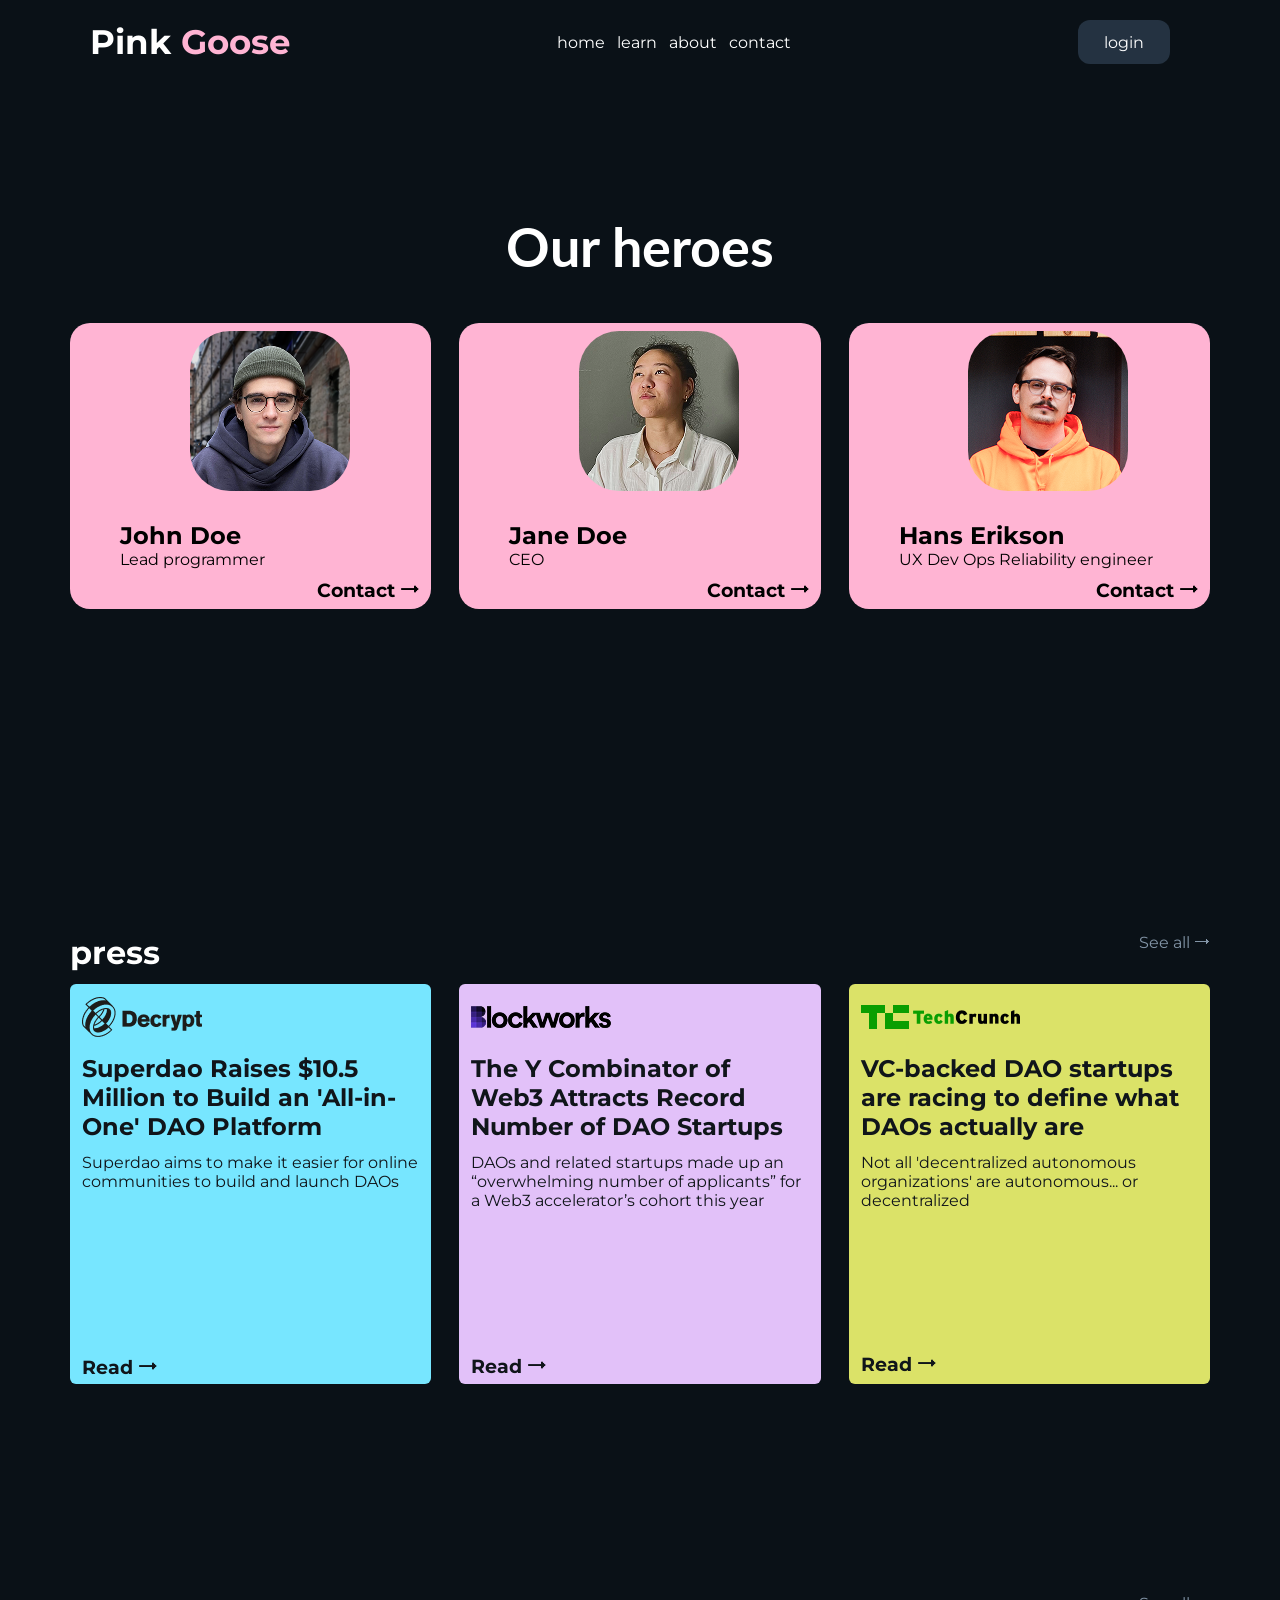
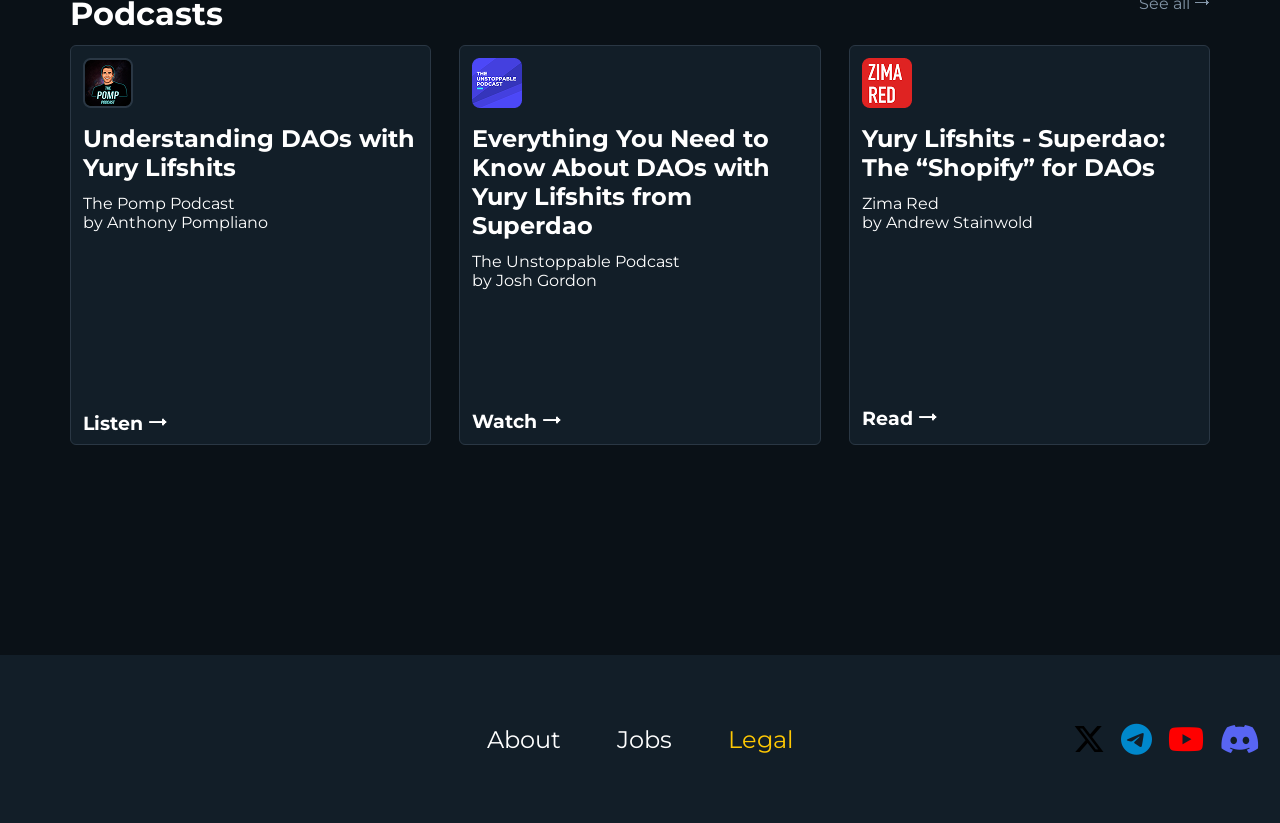
==== about.html @ c6662a4c "Initial commit" ====
<!DOCTYPE html>
<html>

<head>
    <title>About</title>
    <link rel="stylesheet" href="style.css" />
    <link rel="preconnect" href="https://fonts.googleapis.com">
    <link rel="preconnect" href="https://fonts.gstatic.com" crossorigin>
    <link
        href="https://fonts.googleapis.com/css2?family=Lato:ital,wght@0,100;0,300;0,400;0,700;0,900;1,100;1,300;1,400;1,700;1,900&display=swap"
        rel="stylesheet">
    <link
        href="https://fonts.googleapis.com/css2?family=Lato:ital,wght@0,100;0,300;0,400;0,700;0,900;1,100;1,300;1,400;1,700;1,900&family=Montserrat:ital,wght@0,100..900;1,100..900&display=swap"
        rel="stylesheet">
    <link rel="stylesheet" href="https://cdnjs.cloudflare.com/ajax/libs/font-awesome/6.7.2/css/all.min.css">
</head>
<!-- header -->
    <header class="container">
        <span class="logo">Pink <span class="goose">Goose</span></span>
        <nav>
            <a class="footer-text" href="index.html" title="To the homepage">home</a>
            <a class="footer-text" href="learn.html">learn</a>
            <a class="footer-text" href="about.html">about</a>
            <a class="footer-text" href="contact.html">contact</a>
        </nav>
        <a class="login-btn">login</a>
    </header>

<h2 class="title-box3">Our heroes</h2>
    <div class="presscontainer">
            <div class="blok7">
                <img src="/images/help/image 124.png">
                <h2>John Doe</h2>
                <p>Lead programmer</p>
                <h3>Contact ⭢</h3>
            </div>
            <div class="blok8">
                <img src="/images/help/image 121.png">
                <h2>Jane Doe</h2>
                <p>CEO</p>
                <h3>Contact ⭢</h3>
            </div>
            <div class="blok9">
                <img src="/images/help/Sergey Zanozin 2 2.png">
                <h2>Hans Erikson</h2>
                <p>UX Dev Ops Reliability engineer</p>
                <h3>Contact ⭢</h3>
            </div>
        </div>




























    <section id="press" class="container2">
        <div class="sectionheader">
            <h2>press</h2>
            <a>See all ⭢</a>

        </div>
        <div class="presscontainer">
            <div class="blok1">
                <img src="/images/press/Frame 5589.png">
                <h2>Superdao Raises $10.5 Million to Build an 'All-in-One' DAO Platform</h2>
                <p>Superdao aims to make it easier for online communities to build and launch DAOs</p>
                <h3>Read ⭢</h3>
            </div>
            <div class="blok2">
                <img src="/images/press/Frame 5589 (1).png">
                <h2>The Y Combinator of Web3 Attracts Record Number of DAO Startups</h2>
                <p>DAOs and related startups made up an “overwhelming number of applicants” for a Web3 accelerator’s
                    cohort this year</p>
                <h3>Read ⭢</h3>
            </div>
            <div class="blok3">
                <img src="/images/press/Frame 5589 (2).png">
                <h2>VC-backed DAO startups are racing to define what DAOs actually are</h2>
                <p>Not all 'decentralized autonomous organizations' are autonomous... or decentralized</p>
                <h3>Read ⭢</h3>
            </div>
        </div>

    </section>


    <section id="press" class="container2">
        <div class="sectionheader">
            <h2>Podcasts</h2>
            <a>See all ⭢</a>

        </div>
        <div class="presscontainer">
            <div class="blok4">
                <img src="/images/podcasts/Rectangle 39403.png">
                <h2>Understanding DAOs with Yury Lifshits</h2>
                <p>The Pomp Podcast<br>by Anthony Pompliano</p>
                <h3>Listen ⭢</h3>
            </div>
            <div class="blok5">
                <img src="/images/podcasts/Rectangle 39403 (1).png">
                <h2>Everything You Need to Know About DAOs with Yury Lifshits from Superdao</h2>
                <p>The Unstoppable Podcast<br>by Josh Gordon</p>
                <h3>Watch ⭢</h3>
            </div>
            <div class="blok6">
                <img src="/images/podcasts/Rectangle 39403 (2).png">
                <h2>Yury Lifshits - Superdao: The “Shopify” for DAOs</h2>
                <p>Zima Red<br>by Andrew Stainwold</p>
                <h3>Read ⭢</h3>
            </div>
        </div>
    </section>

    <footer class="footer">
        <div class="footer-spacer"></div>
        <nav class="footer-nav">
            <a class="footer-text" href="#about" title="To the homepage">About</a>
            <a class="footer-text" href="#jobs">Jobs</a>
            <a class="legal-footer" href="#legal">Legal</a>
        </nav>
        <div class="socials">
            <a href="google.com" title="X" target="_blank"><i class="fa-brands fa-x-twitter fa-beat"
                    style="color: rgb(0, 0, 0);"></i></a>
            <a href="google.com" title="Telegram" target="_blank"><i class="fa-brands fa-telegram fa-beat"
                    style="color: rgb(0, 136, 204);"></i></a>
            <a href="google.com" title="Youtube" target="_blank"><i class="fa-brands fa-youtube fa-beat"
                    style="color: rgb(255, 0, 0);"></i></a>
            <a href="google.com" title="Discord" target="_blank"><i class="fa-brands fa-discord fa-beat"
                    style="color: rgb(88, 101, 242);"></i></a>
        </div>
    </footer>

</body>
---- style.css ----
/* text fonts en size nog niet gedaan en tekentjes en flex wrap bij alles en ordenen op volgorde van dehtml*/


* {
    margin: 0;
    padding: 0;
    box-sizing: border-box;
}

body{
    font-family: 'montserrat', medium;
}

/* containers */
.container {
    max-width: 1140px;
    margin: 0 auto;
    padding-left: 20px;
    padding-right: 20px;
    margin-bottom: 130px;
}

.container2{
    margin-right: auto;
    margin-top: 100px;
}

.container-small {

    width: 649px;
    color: white;
    display: flex;
    border-radius: 16px;
    flex-direction: column;
    justify-content: center;
    align-items: center;
    padding: 12px;
     
}

.container-big{
    width: 1140px;
    display: flex;
    flex-direction: column;
    justify-content: center;
    align-items: center;
    margin-bottom: 199px;
    
}

.container-wide {
    max-width: 1140px;
    width: 100%;
    margin: 0 auto 130px;
    padding: 0 20px;
    display: flex;
    flex-direction: column;
    align-items: center;
}

.container-wide h3{
    color: #5A6C7E;
    font-weight: 700;
    font-size: 50px;
}

.news-container{
    width: 1140px;
    height: 390px;
    background-color: #121E28;
    border-radius: 30px;
    display: flex;
    flex-direction: column;
    align-items: center;
    border: 1px solid #2A3744;
    padding-top: 20px;

}




/* Tekst blocks */

.news{
    color: #9AAFC3;
    font-weight: 600;
    font-size: xx-large;
}

.text1{
    text-align: center;
    padding-bottom: 20px;
}

.title-box1 {
    font-family: bold;
    font-family: "Lato", sans-serif;
    font-weight: 700;
    font-style: normal;
    padding-bottom: 40px;
    font-size: 74px;

}



header {
    display: flex;
    justify-content: space-between;
    align-items: center;
    /*  
    position: fixed;
    background-color: transparent;
    width: 100%;
    z-index: 1000;  */
    
    
}

body {
    background-color: #0A1117;
    color: white;
    
}

.logo {
    font-weight: bold;
    font-size: 34px;
    font-optical-sizing: auto;
    
    


}

.goose {
    color: #ffb4d3;
}

nav {
    display: flex;
    justify-content: space-between;
    gap: 12px;
    color: white;
    text-decoration-line: none;
    

}

.login-btn {
    gap: 12px;
    width: 92px;
    height: 44px;
    background-color: #243241;
    color: white;
    border-radius: 12px;
    display: flex;
    justify-content: center;
    align-items: center;
    padding-left: 20px;
    padding-right: 20px;
    padding-bottom: 11px;
    padding-top: 11px;
    margin: 20px;
}

.start-btn {
    width: 214px;
    height: 68px;
    background-color: #CEAAFF;
    border-radius: 16px;
    display: flex;
    align-items: center;
    justify-content: center;
    box-shadow: 0 0 15px #ffffff63;
    color: white;
    text-decoration-line: none;
    margin-top: 56px;
    
}


/* header above press */

.sectionheader{
    display: flex;
    justify-content: space-between;
    max-width: 1140px;
    margin: auto;
    margin-bottom: 12px;

}

.sectionheader a{
    color: #8395A7;

}

.sectionheader h2{
    font-size: xx-large;
}



/* press blokken */

.presscontainer{
    display: flex;
    max-width: 1140px;
    margin: auto;
    gap: 28px;
    color: #10151A;
    margin-bottom: 210px;
    height: 400px;

}

.blok1{
flex: 1;
background-color: #77E6FF;
padding: 12px;
border-radius: 6px;

}


.blok2{
flex: 1;
background-color: #E2C1F9;
padding: 12px;
border-radius: 6px;

}

.blok3{
flex: 1;
background-color: #DBE268;
padding: 12px;
border-radius: 6px;

}


.blok4{
flex: 1;
background-color: #121E28;
padding: 12px;
border-radius: 6px;
border: solid 1px #2A3744;
color: white;
}



.blok5{
flex: 1;
background-color: #121E28;
padding: 12px;
border-radius: 6px;
border: solid 1px #2A3744;
color: white;
}



.blok6{
flex: 1;
background-color: #121E28;
padding: 12px;
border-radius: 6px;
border: solid 1px #2A3744;
color: white;
}

.blok7 {
    display: flex;
    flex-direction: column;
    width: 352px;
    height: 286px;
    flex: 1;
    background-color: #FFB4D3;
    padding: 12px;
    border-radius: 20px;
    color: black;
    justify-content: center;
    text-align: left; 
    padding-left: 50px;
}

.blok7 img {
    width: 160px;
    height: 160px;
    border-radius: 40px;
    align-self: center; 
    margin-bottom: 30px;
}


.blok8{
    display: flex;
    flex-direction: column;
    width: 352px;
    height: 286px;
    flex: 1;
    background-color: #FFB4D3;
    padding: 12px;
    border-radius: 20px;
    color: black;
    justify-content: center;
    text-align: left; 
    padding-left: 50px;
}

.blok8 img{
    width: 160px;
    height: 160px;
    border-radius: 40px;
    align-self: center; 
    margin-bottom: 30px;
}

.blok9{
   display: flex;
    flex-direction: column;
    width: 352px;
    height: 286px;
    flex: 1;
    background-color: #FFB4D3;
    padding: 12px;
    border-radius: 20px;
    color: black;
    justify-content: center;
    text-align: left; 
    padding-left: 50px;
}

.blok9 img{
    width: 160px;
    height: 160px;
    border-radius: 40px;
    align-self: center; 
    margin-bottom: 30px;
}




.blok1 p{  margin-top: 12px; margin-bottom: 165px;}
.blok2 p{  margin-top: 12px; margin-bottom: 145px;}
.blok3 p{  margin-top: 12px; margin-bottom: 143px;}
.blok4 p{  margin-top: 12px; margin-bottom: 180px;}
.blok5 p{  margin-top: 12px; margin-bottom: 120px;}
.blok6 p{  margin-top: 12px; margin-bottom: 175px;}
.blok7 p{  margin-bottom: 10px;}
.blok8 p{  margin-bottom: 10px;}
.blok9 p{  margin-bottom: 10px;}


.blok1 h2{   margin-top: 12px;}
.blok2 h2{   margin-top: 12px;}
.blok3 h2{   margin-top: 12px;}
.blok4 h2{   margin-top: 12px;}
.blok5 h2{   margin-top: 12px;}
.blok6 h2{   margin-top: 12px;}

/* .blok1 h3{align-self: flex-end;} */
.blok7 h3{text-align: right;}
.blok8 h3{text-align: right;}
.blok9 h3{text-align: right;}


.title-box2{
    margin-bottom: 44px;
    font-family: bold;
    font-family: "Lato", sans-serif;
    font-weight: 700;
    font-style: normal;
    font-size: 54px;
}

.title-box3{
    margin-bottom: 44px;
    font-family: bold;
    font-family: "Lato", sans-serif;
    font-weight: 700;
    font-style: normal;
    font-size: 54px;
    display: flex;
    justify-content: center;
}

.pills{
    width: 888px;
    height: 56px;
    display: flex;
    justify-content: center;
    gap: 24px;
    margin-bottom: 24px;
    
    

}

.pills2{
    width: 510px;
    height: 56px;
    display: flex;
    justify-content: center;
    gap: 24px;
    margin-bottom: 44px;
    
}

.pill{
    background-color: #182632;
    display: flex;
    justify-content: center;
    align-items: center;
    border-radius: 100px;
    padding-top: 8px;
    padding-bottom: 8px;
    padding-left: 26px;
    padding-right: 26px;
}

.frame{
    display: flex;
    justify-content: center;
    width: 404px;
    height: 44px;
    border-radius: 100px;
    background-color: #FFB4D3;
    color: #0A1117;
    align-items: center;
    margin-top: -22px;
}

.text-column{
    display: flex;
    justify-content: center;
    flex-direction: column;
    gap: 20px;
    font-size: 54px;
    color: #37424D;
    align-items: center;
    
}

.text-column :hover{
    color: #FFB4D3;

}


.partner-blocks {
    display: flex;
    justify-content: center;
    gap: 24px;
    flex-wrap: wrap;

    width: 100%;
    margin-top: 44px;
}

.partner{
    display: flex;
    height: 160px;
    width: 160px;
    border-radius: 40px;
    justify-content: center;
    background-color: #121E28;
    margin-top: 44px;
    border:1px solid #2A3744;;
    flex-direction: column;
    

}

.partner-block{
    display: flex;
    justify-content: center;
    align-items: center;
    flex-direction: column;
    gap: 20px   ;
}

.help{
    border-radius: 40px;
    display: flex;
}

.helpers{
    display: flex;
    flex-direction: row;
    gap: 25px;
    margin-bottom: 57px;
}

.skills{
    margin-bottom: 102px;
}

.email{
    display: flex;
    justify-content: center;
    margin-top: 75px;

}

.email-input{
    height: 68px;
    background-color: #121E28;
    border: 1px solid #2A3744;
    border-radius: 12px;
    width: 420px;
    color: white;
}

input::placeholder{
    color: #3D4C5B;
    font-weight: 100px;
    font-size: large;
    text-align: center;
}

.subscribe{
    width: 175px;
    height: 68px;
    margin-left: 24px;
    padding-top: 4px;
    border-radius: 16px;
    background-color: #CEAAFF;
    color: black;
    text-align: center;


}

.subscribe:hover{
    background-color: #8b74ac;

}


.contact-buttons{
    display: flex;
    flex-direction: row;
    gap: 32px;
    margin-top: 52px;
}


.telegram, .email-btn {
    width: 280px;
    height: 84px;
    border-radius: 16px;
    display: flex;
    flex-direction: row;
    align-items: center;
    gap: 16px;
    padding: 0 24px;
    color: black;
    text-decoration: none;
}

.telegram { background-color: #FFC803; }
.email-btn { background-color: #E2C1F9; }

.telegram i, .email-btn i {
    font-size: 28px;
    background-color: rgba(0,0,0,0.15);
    padding: 10px;
    border-radius: 10px;
}

.btn-text {
    display: flex;
    flex-direction: column;
}

.btn-text span {
    font-weight: 700;
    font-size: 16px;
}

.btn-text p {
    font-size: 13px;
    opacity: 0.7;
}







/* footer */


.footer{
    background-color: #121E28;
    max-width: 100%;
    height: 168px;
    margin: 0 auto;
    padding-left: 20px;
    padding-right: 20px;
    display: flex;
    flex-direction: row;
    justify-content: space-between;
    align-items: center;
}

.footer-spacer {
    flex: 1;
}

.footer-nav{
    font-size: x-large;
    display: flex;
    justify-content: center;
    gap: 56px   ;
    flex: 1;
}

.footer-text{
    color: white;
    text-decoration-line: none;

}

.legal-footer{
    color:#FFC803;
text-decoration-line: none;
}

.socials{
    font-size: xx-large;
    display: flex;
    gap: 16px;
    flex: 1;
    justify-content: flex-end;
}




.pill1{ color: #FFB4D3;}
.pill2{ color: #FFC24C;}
.pill3{ color: #D387F7;}
.pill4{ color: #77E6FF;}
.pill5{ color: #23C9DE;}
.pill6{ color: #FF9E9E;}
.pill7{ color: #505F6D}


/* form */
form {
    background-color: #121E28;
    border: 1px solid #2A3744;
    border-radius: 30px;
    padding: 40px;
    display: flex;
    flex-direction: column;
    gap: 30px;
    width: 942px;
    margin-bottom: 359px;
    
}

.form-placement {
    display: flex;
    justify-content: center;
}

form h2 {
    font-family: "Montserrat", sans-serif;
    font-size: 24px;
    margin-bottom: 8px;
    display: flex;
    justify-content: center;
}

form input,
form textarea,
form select {
    width: 100%;
    background-color: #0F1923;
    border: 1px solid #2A3744;
    border-radius: 10px;
    color: white;
    padding: 14px 16px;
    font-family: "Montserrat", sans-serif;
    font-size: 14px;
    outline: none;
}

form input::placeholder,
form textarea::placeholder {
    color: #3D4C5B;
}

form textarea {
    resize: none;
}

form select {
    color: #3D4C5B;
    appearance: none;
    cursor: pointer;
    margin-bottom: 200px;
}

form select option {
    color: white;
    background-color: #121E28;
}

form button {
    align-self: flex-end;
    background-color: #CEAAFF;
    color: black;
    border: none;
    border-radius: 12px;
    padding: 12px 28px;
    font-family: "Montserrat", sans-serif;
    font-weight: 600;
    cursor: pointer;
}

form button:hover {
    background-color: #b48fe0;
}


/* sterren */
.stars::before{
    content: "";
    background-image: url(/images/) ;
    background-repeat: no-repeat;
    position: absolute;
    display: block;
    
}
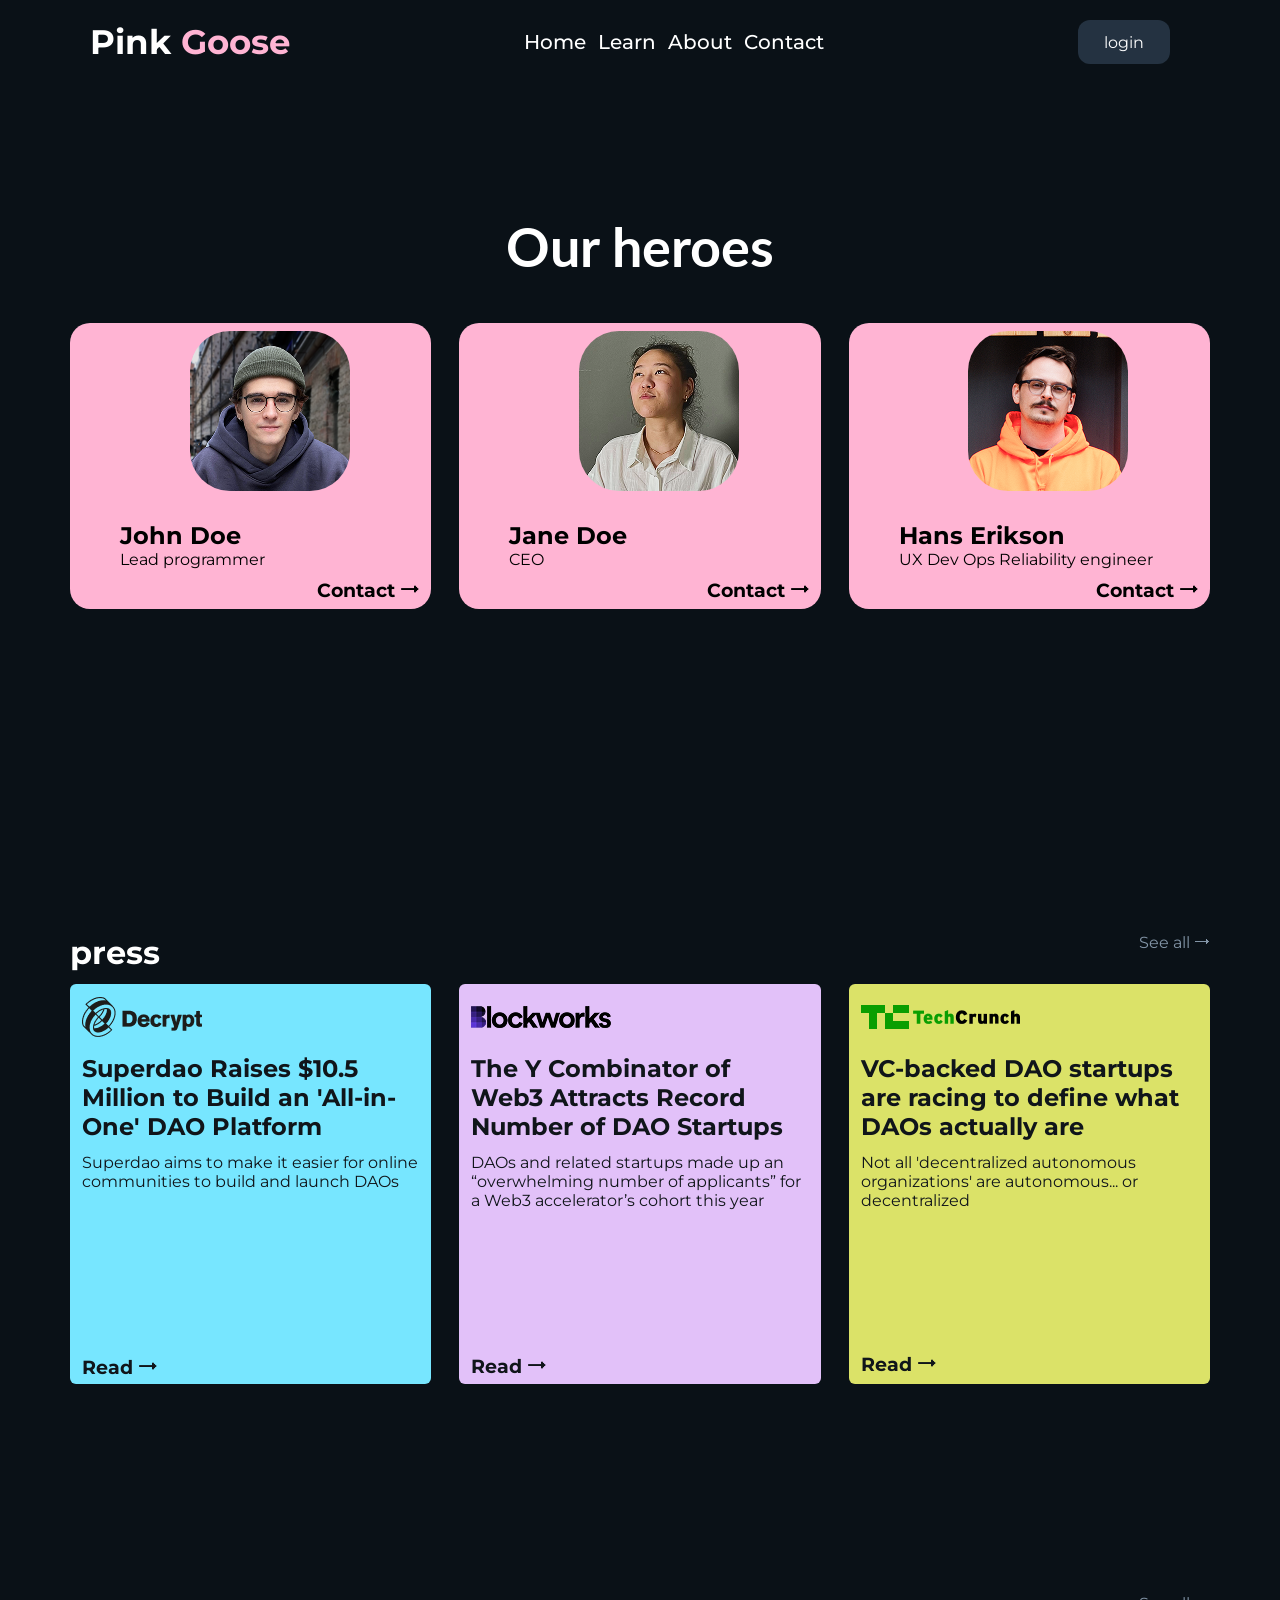
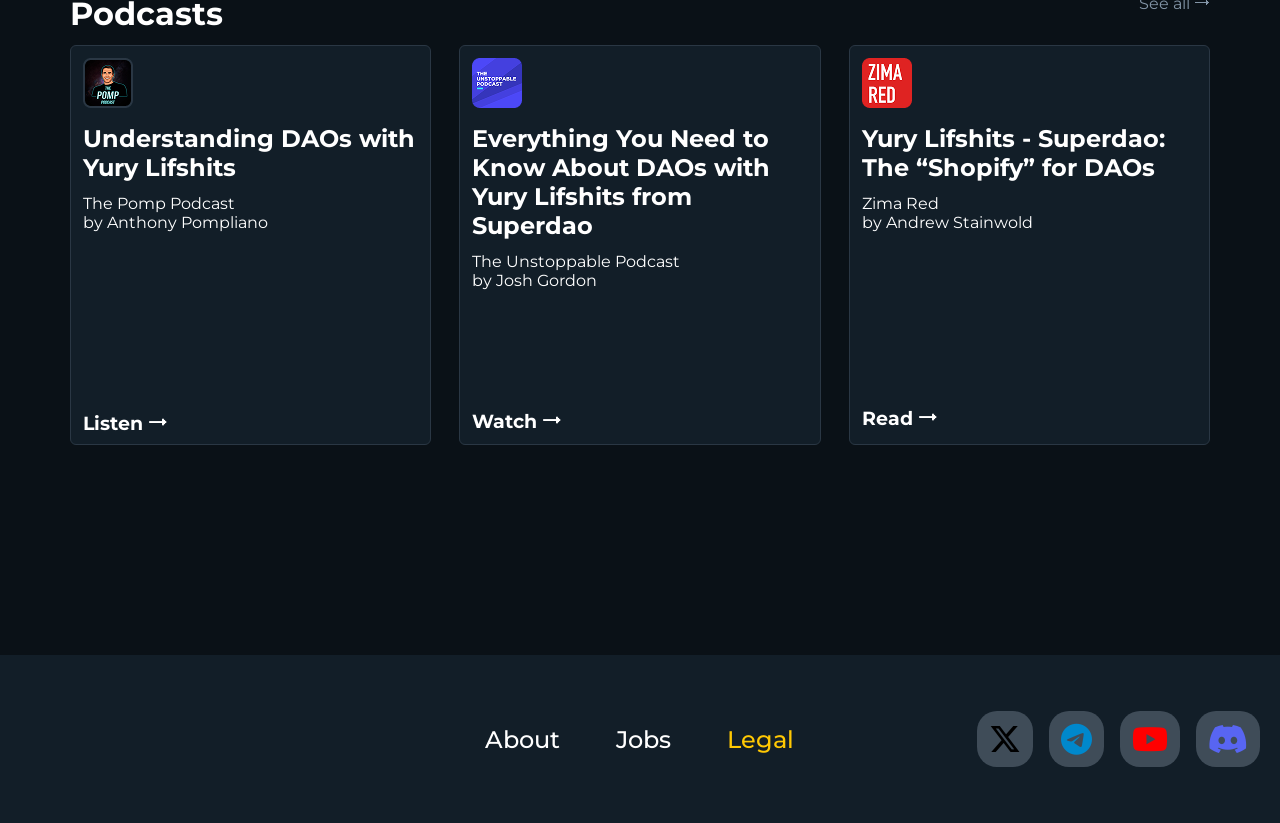
==== commit 9f428d95: "commit" ====
--- a/about.html
+++ b/about.html
@@ -15,142 +15,115 @@
     <link rel="stylesheet" href="https://cdnjs.cloudflare.com/ajax/libs/font-awesome/6.7.2/css/all.min.css">
 </head>
 <!-- header -->
-    <header class="container">
+<header class="container">
         <span class="logo">Pink <span class="goose">Goose</span></span>
         <nav>
-            <a class="footer-text" href="index.html" title="To the homepage">home</a>
-            <a class="footer-text" href="learn.html">learn</a>
-            <a class="footer-text" href="about.html">about</a>
-            <a class="footer-text" href="contact.html">contact</a>
+            <a class="footer-text" href="index.html" title="To the homepage">Home</a>
+            <a class="footer-text" href="learn.html" title="Learn more">Learn</a>
+            <a class="footer-text" href="about.html" title="About us">About</a>
+            <a class="footer-text" href="contact.html" title="Contact us">Contact</a>
         </nav>
         <a class="login-btn">login</a>
     </header>
 
 <h2 class="title-box3">Our heroes</h2>
+<div class="presscontainer">
+    <div class="blok7">
+        <img src="/images/help/image-124.png" alt="Man met groene muts">
+        <h2>John Doe</h2>
+        <p>Lead programmer</p>
+        <h3>Contact ⭢</h3>
+    </div>
+    <div class="blok8">
+        <img src="/images/help/image-121.png" alt="Vrouw met witte blouse">
+        <h2>Jane Doe</h2>
+        <p>CEO</p>
+        <h3>Contact ⭢</h3>
+    </div>
+    <div class="blok9">
+        <img src="/images/help/Sergey-Zanozin-2-2.png" alt="Man met bril">
+        <h2>Hans Erikson</h2>
+        <p>UX Dev Ops Reliability engineer</p>
+        <h3>Contact ⭢</h3>
+    </div>
+</div>
+
+<section class="container2">
+    <div class="sectionheader">
+        <h2>press</h2>
+        <a>See all ⭢</a>
+
+    </div>
     <div class="presscontainer">
-            <div class="blok7">
-                <img src="/images/help/image 124.png">
-                <h2>John Doe</h2>
-                <p>Lead programmer</p>
-                <h3>Contact ⭢</h3>
-            </div>
-            <div class="blok8">
-                <img src="/images/help/image 121.png">
-                <h2>Jane Doe</h2>
-                <p>CEO</p>
-                <h3>Contact ⭢</h3>
-            </div>
-            <div class="blok9">
-                <img src="/images/help/Sergey Zanozin 2 2.png">
-                <h2>Hans Erikson</h2>
-                <p>UX Dev Ops Reliability engineer</p>
-                <h3>Contact ⭢</h3>
-            </div>
+        <div class="blok1">
+            <img src="/images/press/Frame-5589.png" alt="Decrypt logo">
+            <h2>Superdao Raises $10.5 Million to Build an 'All-in-One' DAO Platform</h2>
+            <p>Superdao aims to make it easier for online communities to build and launch DAOs</p>
+            <h3>Read ⭢</h3>
         </div>
+        <div class="blok2">
+            <img src="/images/press/Frame-5589-(1).png" alt="Blockworks logo">
+            <h2>The Y Combinator of Web3 Attracts Record Number of DAO Startups</h2>
+            <p>DAOs and related startups made up an “overwhelming number of applicants” for a Web3 accelerator’s
+                cohort this year</p>
+            <h3>Read ⭢</h3>
+        </div>
+        <div class="blok3">
+            <img src="/images/press/Frame-5589-(2).png" alt="Techcrunch logo">
+            <h2>VC-backed DAO startups are racing to define what DAOs actually are</h2>
+            <p>Not all 'decentralized autonomous organizations' are autonomous... or decentralized</p>
+            <h3>Read ⭢</h3>
+        </div>
+    </div>
+
+</section>
 
 
+<section class="container2">
+    <div class="sectionheader">
+        <h2>Podcasts</h2>
+        <a>See all ⭢</a>
 
+    </div>
+    <div class="presscontainer">
+        <div class="blok4">
+            <img src="/images/podcasts/Rectangle-39403.png" alt="Pomp Podcast logo">
+            <h2>Understanding DAOs with Yury Lifshits</h2>
+            <p>The Pomp Podcast<br>by Anthony Pompliano</p>
+            <h3>Listen ⭢</h3>
+        </div>
+        <div class="blok5">
+            <img src="/images/podcasts/Rectangle-39403-(1).png" alt="The unstoppable podcast logo">
+            <h2>Everything You Need to Know About DAOs with Yury Lifshits from Superdao</h2>
+            <p>The Unstoppable Podcast<br>by Josh Gordon</p>
+            <h3>Watch ⭢</h3>
+        </div>
+        <div class="blok6">
+            <img src="/images/podcasts/Rectangle-39403-(2).png" alt="Zima red logo">
+            <h2>Yury Lifshits - Superdao: The “Shopify” for DAOs</h2>
+            <p>Zima Red<br>by Andrew Stainwold</p>
+            <h3>Read ⭢</h3>
+        </div>
+    </div>
+</section>
 
-
-
-
-
-
-
-
-
-
-
-
-
-
-
-
-
-
-
-
-
-
-
-
-
-    <section id="press" class="container2">
-        <div class="sectionheader">
-            <h2>press</h2>
-            <a>See all ⭢</a>
-
-        </div>
-        <div class="presscontainer">
-            <div class="blok1">
-                <img src="/images/press/Frame 5589.png">
-                <h2>Superdao Raises $10.5 Million to Build an 'All-in-One' DAO Platform</h2>
-                <p>Superdao aims to make it easier for online communities to build and launch DAOs</p>
-                <h3>Read ⭢</h3>
-            </div>
-            <div class="blok2">
-                <img src="/images/press/Frame 5589 (1).png">
-                <h2>The Y Combinator of Web3 Attracts Record Number of DAO Startups</h2>
-                <p>DAOs and related startups made up an “overwhelming number of applicants” for a Web3 accelerator’s
-                    cohort this year</p>
-                <h3>Read ⭢</h3>
-            </div>
-            <div class="blok3">
-                <img src="/images/press/Frame 5589 (2).png">
-                <h2>VC-backed DAO startups are racing to define what DAOs actually are</h2>
-                <p>Not all 'decentralized autonomous organizations' are autonomous... or decentralized</p>
-                <h3>Read ⭢</h3>
-            </div>
-        </div>
-
-    </section>
-
-
-    <section id="press" class="container2">
-        <div class="sectionheader">
-            <h2>Podcasts</h2>
-            <a>See all ⭢</a>
-
-        </div>
-        <div class="presscontainer">
-            <div class="blok4">
-                <img src="/images/podcasts/Rectangle 39403.png">
-                <h2>Understanding DAOs with Yury Lifshits</h2>
-                <p>The Pomp Podcast<br>by Anthony Pompliano</p>
-                <h3>Listen ⭢</h3>
-            </div>
-            <div class="blok5">
-                <img src="/images/podcasts/Rectangle 39403 (1).png">
-                <h2>Everything You Need to Know About DAOs with Yury Lifshits from Superdao</h2>
-                <p>The Unstoppable Podcast<br>by Josh Gordon</p>
-                <h3>Watch ⭢</h3>
-            </div>
-            <div class="blok6">
-                <img src="/images/podcasts/Rectangle 39403 (2).png">
-                <h2>Yury Lifshits - Superdao: The “Shopify” for DAOs</h2>
-                <p>Zima Red<br>by Andrew Stainwold</p>
-                <h3>Read ⭢</h3>
-            </div>
-        </div>
-    </section>
-
-    <footer class="footer">
-        <div class="footer-spacer"></div>
-        <nav class="footer-nav">
-            <a class="footer-text" href="#about" title="To the homepage">About</a>
-            <a class="footer-text" href="#jobs">Jobs</a>
-            <a class="legal-footer" href="#legal">Legal</a>
-        </nav>
-        <div class="socials">
-            <a href="google.com" title="X" target="_blank"><i class="fa-brands fa-x-twitter fa-beat"
-                    style="color: rgb(0, 0, 0);"></i></a>
-            <a href="google.com" title="Telegram" target="_blank"><i class="fa-brands fa-telegram fa-beat"
-                    style="color: rgb(0, 136, 204);"></i></a>
-            <a href="google.com" title="Youtube" target="_blank"><i class="fa-brands fa-youtube fa-beat"
-                    style="color: rgb(255, 0, 0);"></i></a>
-            <a href="google.com" title="Discord" target="_blank"><i class="fa-brands fa-discord fa-beat"
-                    style="color: rgb(88, 101, 242);"></i></a>
-        </div>
-    </footer>
+<footer class="footer">
+    <div class="footer-spacer"></div>
+    <nav class="footer-nav">
+        <a class="footer-text" href="#about">About</a>
+        <a class="footer-text" href="#jobs">Jobs</a>
+        <a class="legal-footer" href="#legal">Legal</a>
+    </nav>
+    <div class="socials">
+        <a href="https://x.com/home" title="X" target="_blank"><i class="fa-brands fa-x-twitter fa-beat"
+                style="color: rgb(0, 0, 0);"></i></a>
+        <a href="https://web.telegram.org/a/" title="Telegram" target="_blank"><i class="fa-brands fa-telegram fa-beat"
+                style="color: rgb(0, 136, 204);"></i></a>
+        <a href="https://www.youtube.com/watch?v=Aq5WXmQQooo" title="Youtube" target="_blank"><i
+                class="fa-brands fa-youtube fa-beat" style="color: rgb(255, 0, 0);"></i></a>
+        <a href="https://discord.com/" title="Discord" target="_blank"><i class="fa-brands fa-discord fa-beat"
+                style="color: rgb(88, 101, 242);"></i></a>
+    </div>
+</footer>
 
 </body>
--- a/style.css
+++ b/style.css
@@ -1,4 +1,4 @@
-/* text fonts en size nog niet gedaan en tekentjes en flex wrap bij alles en ordenen op volgorde van dehtml*/
+
 
 
 * {
@@ -9,6 +9,8 @@
 
 body{
     font-family: 'montserrat', medium;
+    background-color: #0A1117;
+    color: white;
 }
 
 /* containers */
@@ -94,7 +96,6 @@
 }
 
 .title-box1 {
-    font-family: bold;
     font-family: "Lato", sans-serif;
     font-weight: 700;
     font-style: normal;
@@ -114,39 +115,51 @@
     background-color: transparent;
     width: 100%;
     z-index: 1000;  */
-    
-    
-}
-
-body {
-    background-color: #0A1117;
-    color: white;
-    
-}
-
+}
+
+
+/* logo */
 .logo {
     font-weight: bold;
     font-size: 34px;
     font-optical-sizing: auto;
-    
-    
-
-
 }
 
 .goose {
     color: #ffb4d3;
 }
 
+/* header nav */
+
 nav {
     display: flex;
     justify-content: space-between;
     gap: 12px;
     color: white;
     text-decoration-line: none;
-    
-
-}
+    font-size: 20px;
+    font-weight: 500;
+}
+
+nav a:hover{
+    transform: scale(1.2);
+    transition: 0.2s;
+}
+
+/* frame onder img */
+.frame{
+    display: flex;
+    justify-content: center;
+    width: 404px;
+    height: 44px;
+    border-radius: 100px;
+    background-color: #FFB4D3;
+    color: #0A1117;
+    align-items: center;
+    margin-top: -22px;
+}
+
+/* button */
 
 .login-btn {
     gap: 12px;
@@ -163,6 +176,11 @@
     padding-bottom: 11px;
     padding-top: 11px;
     margin: 20px;
+}
+
+.login-btn:hover{
+    background-color: #384d63;
+
 }
 
 .start-btn {
@@ -364,7 +382,6 @@
 .blok5 h2{   margin-top: 12px;}
 .blok6 h2{   margin-top: 12px;}
 
-/* .blok1 h3{align-self: flex-end;} */
 .blok7 h3{text-align: right;}
 .blok8 h3{text-align: right;}
 .blok9 h3{text-align: right;}
@@ -372,7 +389,6 @@
 
 .title-box2{
     margin-bottom: 44px;
-    font-family: bold;
     font-family: "Lato", sans-serif;
     font-weight: 700;
     font-style: normal;
@@ -381,7 +397,6 @@
 
 .title-box3{
     margin-bottom: 44px;
-    font-family: bold;
     font-family: "Lato", sans-serif;
     font-weight: 700;
     font-style: normal;
@@ -389,6 +404,8 @@
     display: flex;
     justify-content: center;
 }
+
+/* pills */
 
 .pills{
     width: 888px;
@@ -424,17 +441,15 @@
     padding-right: 26px;
 }
 
-.frame{
-    display: flex;
-    justify-content: center;
-    width: 404px;
-    height: 44px;
-    border-radius: 100px;
-    background-color: #FFB4D3;
-    color: #0A1117;
-    align-items: center;
-    margin-top: -22px;
-}
+.pill1{ color: #FFB4D3;}
+.pill2{ color: #FFC24C;}
+.pill3{ color: #D387F7;}
+.pill4{ color: #77E6FF;}
+.pill5{ color: #23C9DE;}
+.pill6{ color: #FF9E9E;}
+.pill7{ color: #505F6D}
+
+
 
 .text-column{
     display: flex;
@@ -444,6 +459,7 @@
     font-size: 54px;
     color: #37424D;
     align-items: center;
+    font-family: "Lato", sans-serif;;
     
 }
 
@@ -452,6 +468,7 @@
 
 }
 
+/* partners */
 
 .partner-blocks {
     display: flex;
@@ -485,6 +502,8 @@
     gap: 20px   ;
 }
 
+/* helpers */
+
 .help{
     border-radius: 40px;
     display: flex;
@@ -499,8 +518,11 @@
 
 .skills{
     margin-bottom: 102px;
-}
-
+    font-size: 30px;
+    text-align: center;
+}
+
+/* email */
 .email{
     display: flex;
     justify-content: center;
@@ -524,6 +546,7 @@
     text-align: center;
 }
 
+/* subscribe */
 .subscribe{
     width: 175px;
     height: 68px;
@@ -542,7 +565,7 @@
 
 }
 
-
+/* contact */
 .contact-buttons{
     display: flex;
     flex-direction: row;
@@ -588,10 +611,6 @@
     font-size: 13px;
     opacity: 0.7;
 }
-
-
-
-
 
 
 
@@ -642,16 +661,13 @@
     justify-content: flex-end;
 }
 
-
-
-
-.pill1{ color: #FFB4D3;}
-.pill2{ color: #FFC24C;}
-.pill3{ color: #D387F7;}
-.pill4{ color: #77E6FF;}
-.pill5{ color: #23C9DE;}
-.pill6{ color: #FF9E9E;}
-.pill7{ color: #505F6D}
+.footer i{
+    background-color: #3f4c58;
+    padding: 12px;
+    border-radius: 20px;
+}
+
+
 
 
 /* form */
@@ -734,11 +750,26 @@
 
 
 /* sterren */
+
+.stars {
+    position: relative;
+}
+
 .stars::before{
     content: "";
-    background-image: url(/images/) ;
+    background-image: url(/images/stars/Group\ 5604.png);
     background-repeat: no-repeat;
     position: absolute;
     display: block;
-    
-}+    width: 200px;
+    height: 200px;
+    top: 0;
+    right: 0;
+    
+}
+
+.star-blue{color: #4BE1F4;}
+.star-purple{color: #A36FFE;}
+.star-lime{color: #C8D316;}
+.star-orange{color: #FF8135;}
+.star-yellow{color: #FFFBA8;}
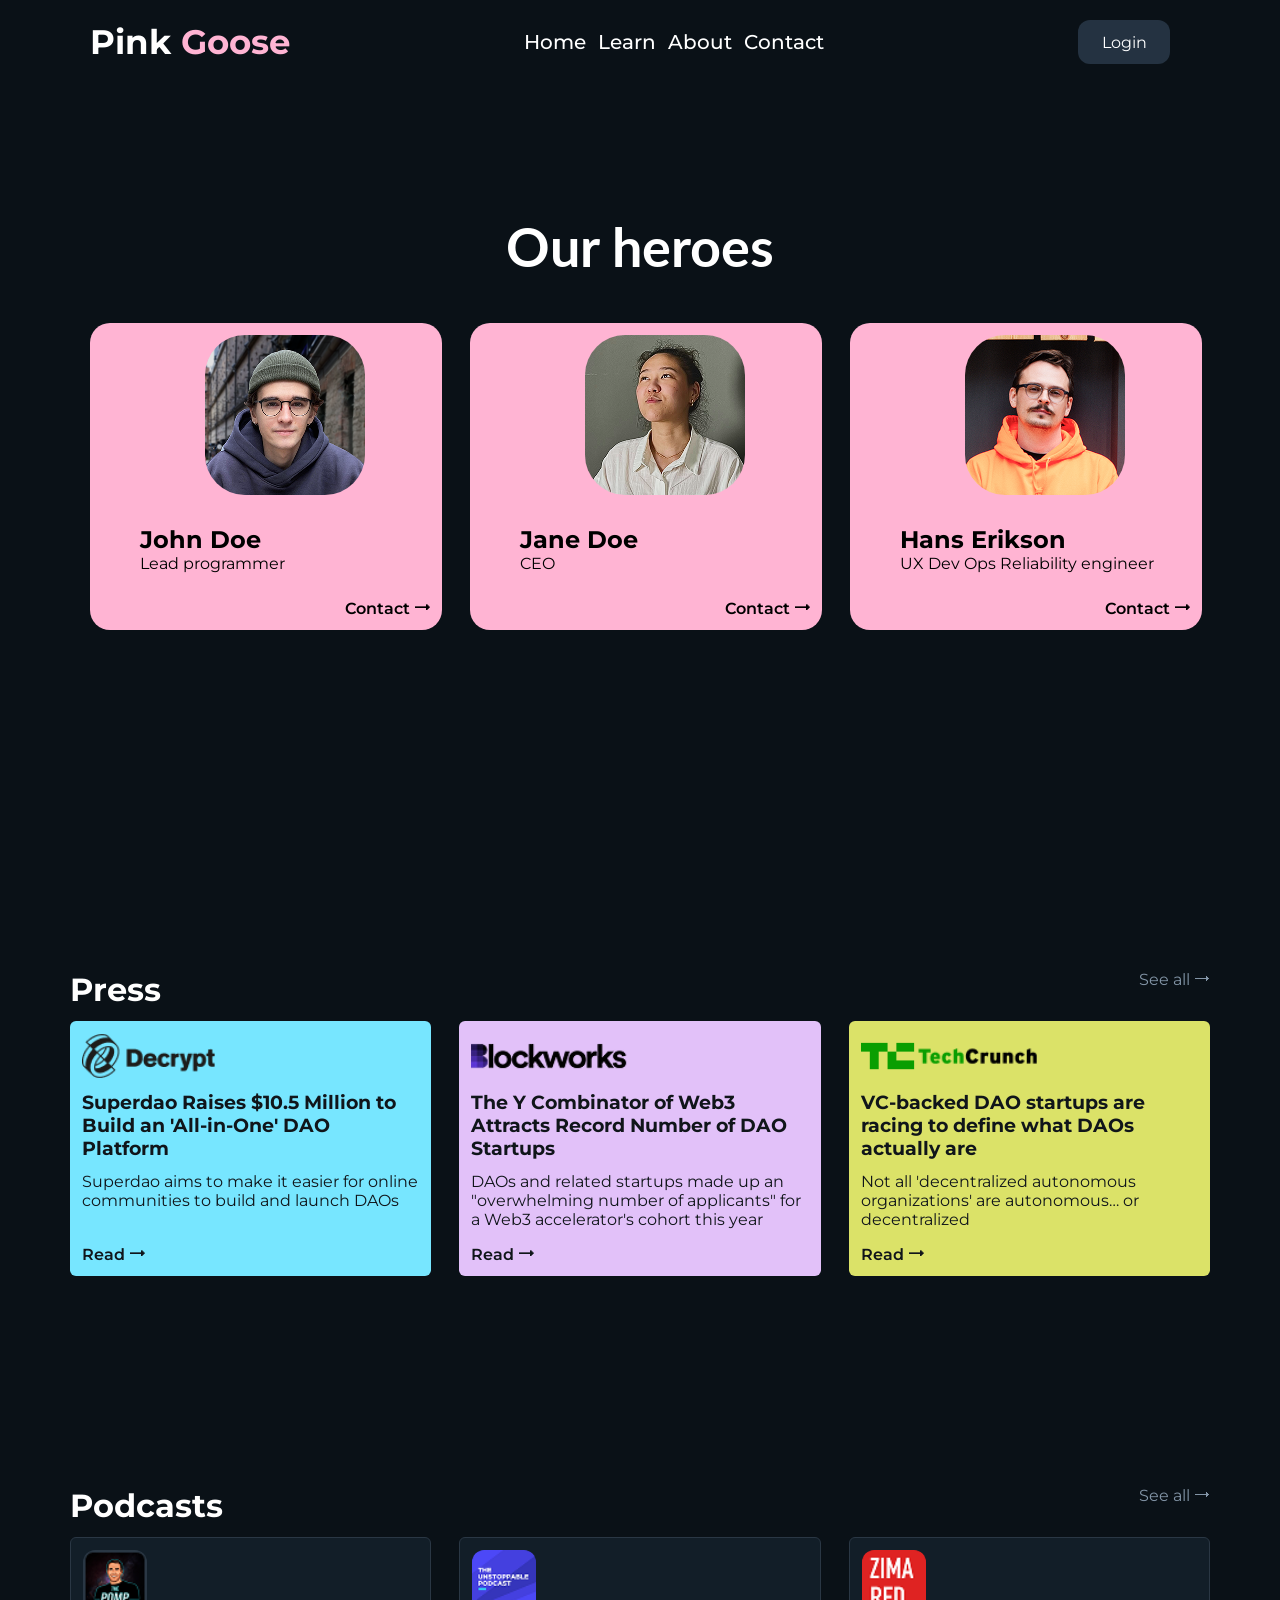
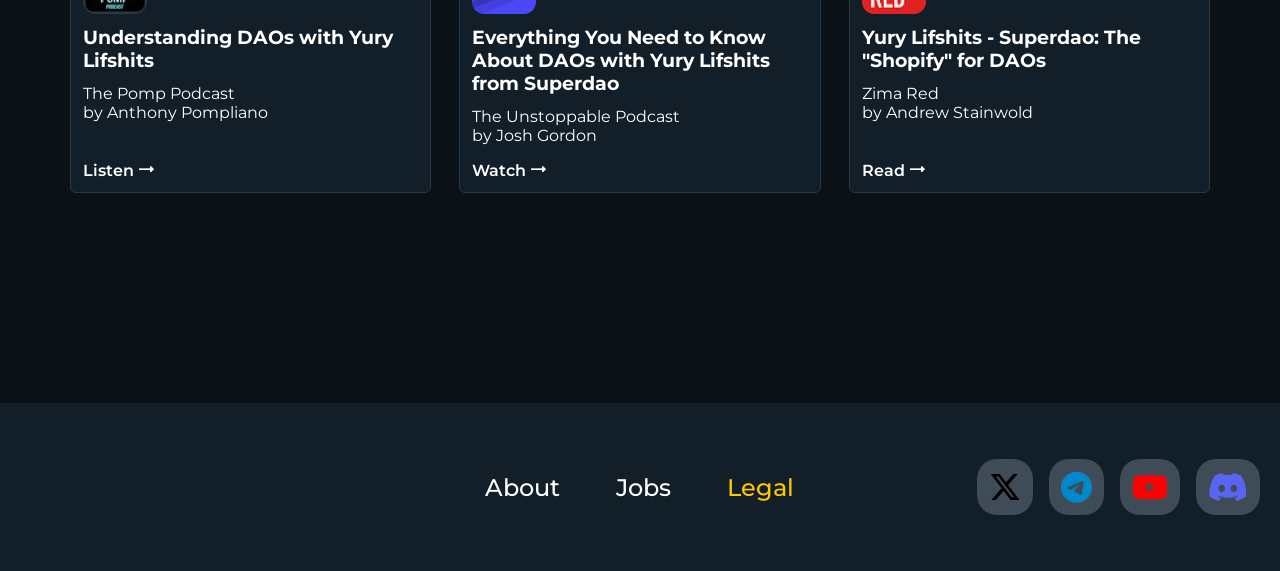
==== commit eb33b56f: "commit" ====
--- a/about.html
+++ b/about.html
@@ -1,129 +1,140 @@
 <!DOCTYPE html>
-<html>
+<html lang="en">
 
 <head>
-    <title>About</title>
-    <link rel="stylesheet" href="style.css" />
+    <meta charset="UTF-8">
+    <title>About – Pink Goose</title>
+    <link rel="stylesheet" href="style.css">
     <link rel="preconnect" href="https://fonts.googleapis.com">
     <link rel="preconnect" href="https://fonts.gstatic.com" crossorigin>
-    <link
-        href="https://fonts.googleapis.com/css2?family=Lato:ital,wght@0,100;0,300;0,400;0,700;0,900;1,100;1,300;1,400;1,700;1,900&display=swap"
-        rel="stylesheet">
     <link
         href="https://fonts.googleapis.com/css2?family=Lato:ital,wght@0,100;0,300;0,400;0,700;0,900;1,100;1,300;1,400;1,700;1,900&family=Montserrat:ital,wght@0,100..900;1,100..900&display=swap"
         rel="stylesheet">
     <link rel="stylesheet" href="https://cdnjs.cloudflare.com/ajax/libs/font-awesome/6.7.2/css/all.min.css">
 </head>
-<!-- header -->
-<header class="container">
+
+<body>
+
+    <!-- Header -->
+    <header class="container">
         <span class="logo">Pink <span class="goose">Goose</span></span>
         <nav>
-            <a class="footer-text" href="index.html" title="To the homepage">Home</a>
-            <a class="footer-text" href="learn.html" title="Learn more">Learn</a>
-            <a class="footer-text" href="about.html" title="About us">About</a>
-            <a class="footer-text" href="contact.html" title="Contact us">Contact</a>
+            <a class="nav-link" href="index.html" title="To the homepage">Home</a>
+            <a class="nav-link" href="learn.html" title="Learn more">Learn</a>
+            <a class="nav-link" href="about.html" title="About us">About</a>
+            <a class="nav-link" href="contact.html" title="Contact us">Contact</a>
         </nav>
-        <a class="login-btn">login</a>
+        <a class="login-btn">Login</a>
     </header>
 
-<h2 class="title-box3">Our heroes</h2>
-<div class="presscontainer">
-    <div class="blok7">
-        <img src="/images/help/image-124.png" alt="Man met groene muts">
-        <h2>John Doe</h2>
-        <p>Lead programmer</p>
-        <h3>Contact ⭢</h3>
-    </div>
-    <div class="blok8">
-        <img src="/images/help/image-121.png" alt="Vrouw met witte blouse">
-        <h2>Jane Doe</h2>
-        <p>CEO</p>
-        <h3>Contact ⭢</h3>
-    </div>
-    <div class="blok9">
-        <img src="/images/help/Sergey-Zanozin-2-2.png" alt="Man met bril">
-        <h2>Hans Erikson</h2>
-        <p>UX Dev Ops Reliability engineer</p>
-        <h3>Contact ⭢</h3>
-    </div>
-</div>
+    <main>
 
-<section class="container2">
-    <div class="sectionheader">
-        <h2>press</h2>
-        <a>See all ⭢</a>
+        <!-- Team -->
+        <section class="container-wide">
+            <h1 class="section-title section-title--centered">Our heroes</h1>
+            <div class="press-container">
+                <article class="team-card">
+                    <img src="images/help/image-124.png" alt="Man in green hat">
+                    <h2>John Doe</h2>
+                    <p>Lead programmer</p>
+                    <a class="card-link" href="#">Contact ⭢</a>
+                </article>
+                <article class="team-card">
+                    <img src="images/help/image-121.png" alt="Woman in white blouse">
+                    <h2>Jane Doe</h2>
+                    <p>CEO</p>
+                    <a class="card-link" href="#">Contact ⭢</a>
+                </article>
+                <article class="team-card">
+                    <img src="images/help/Sergey-Zanozin-2-2.png" alt="Man in orange sweater">
+                    <h2>Hans Erikson</h2>
+                    <p>UX Dev Ops Reliability engineer</p>
+                    <a class="card-link" href="#">Contact ⭢</a>
+                </article>
+            </div>
+        </section>
 
-    </div>
-    <div class="presscontainer">
-        <div class="blok1">
-            <img src="/images/press/Frame-5589.png" alt="Decrypt logo">
-            <h2>Superdao Raises $10.5 Million to Build an 'All-in-One' DAO Platform</h2>
-            <p>Superdao aims to make it easier for online communities to build and launch DAOs</p>
-            <h3>Read ⭢</h3>
+        <!-- Press -->
+        <section class="press-section">
+            <div class="section-header">
+                <h2>Press</h2>
+                <a href="#">See all ⭢</a>
+            </div>
+            <div class="press-container">
+                <article class="press-card press-card--cyan">
+                    <img src="images/press/Frame-5589.png" alt="Decrypt logo">
+                    <h3>Superdao Raises $10.5 Million to Build an 'All-in-One' DAO Platform</h3>
+                    <p>Superdao aims to make it easier for online communities to build and launch DAOs</p>
+                    <a class="card-link" href="#">Read ⭢</a>
+                </article>
+                <article class="press-card press-card--purple">
+                    <img src="images/press/Frame-5589-(1).png" alt="Blockworks logo">
+                    <h3>The Y Combinator of Web3 Attracts Record Number of DAO Startups</h3>
+                    <p>DAOs and related startups made up an "overwhelming number of applicants" for a Web3 accelerator's cohort this year</p>
+                    <a class="card-link" href="#">Read ⭢</a>
+                </article>
+                <article class="press-card press-card--lime">
+                    <img src="images/press/Frame-5589-(2).png" alt="TechCrunch logo">
+                    <h3>VC-backed DAO startups are racing to define what DAOs actually are</h3>
+                    <p>Not all 'decentralized autonomous organizations' are autonomous… or decentralized</p>
+                    <a class="card-link" href="#">Read ⭢</a>
+                </article>
+            </div>
+        </section>
+
+        <!-- Podcasts -->
+        <section class="press-section">
+            <div class="section-header">
+                <h2>Podcasts</h2>
+                <a href="#">See all ⭢</a>
+            </div>
+            <div class="press-container">
+                <article class="press-card press-card--dark">
+                    <img src="images/podcasts/Rectangle-39403.png" alt="The Pomp Podcast logo">
+                    <h3>Understanding DAOs with Yury Lifshits</h3>
+                    <p>The Pomp Podcast<br>by Anthony Pompliano</p>
+                    <a class="card-link" href="#">Listen ⭢</a>
+                </article>
+                <article class="press-card press-card--dark">
+                    <img src="images/podcasts/Rectangle-39403-(1).png" alt="The Unstoppable Podcast logo">
+                    <h3>Everything You Need to Know About DAOs with Yury Lifshits from Superdao</h3>
+                    <p>The Unstoppable Podcast<br>by Josh Gordon</p>
+                    <a class="card-link" href="#">Watch ⭢</a>
+                </article>
+                <article class="press-card press-card--dark">
+                    <img src="images/podcasts/Rectangle-39403-(2).png" alt="Zima Red logo">
+                    <h3>Yury Lifshits - Superdao: The "Shopify" for DAOs</h3>
+                    <p>Zima Red<br>by Andrew Stainwold</p>
+                    <a class="card-link" href="#">Read ⭢</a>
+                </article>
+            </div>
+        </section>
+
+    </main>
+
+    <!-- Footer -->
+    <footer class="footer">
+        <div class="footer-spacer"></div>
+        <nav class="footer-nav">
+            <a class="footer-link" href="#about">About</a>
+            <a class="footer-link" href="#jobs">Jobs</a>
+            <a class="legal-footer" href="#legal">Legal</a>
+        </nav>
+        <div class="socials">
+            <a href="https://x.com/home" title="X" target="_blank">
+                <i class="fa-brands fa-x-twitter fa-beat social-icon--x"></i>
+            </a>
+            <a href="https://web.telegram.org/a/" title="Telegram" target="_blank">
+                <i class="fa-brands fa-telegram fa-beat social-icon--telegram"></i>
+            </a>
+            <a href="https://www.youtube.com/watch?v=Aq5WXmQQooo" title="Youtube" target="_blank">
+                <i class="fa-brands fa-youtube fa-beat social-icon--youtube"></i>
+            </a>
+            <a href="https://discord.com/" title="Discord" target="_blank">
+                <i class="fa-brands fa-discord fa-beat social-icon--discord"></i>
+            </a>
         </div>
-        <div class="blok2">
-            <img src="/images/press/Frame-5589-(1).png" alt="Blockworks logo">
-            <h2>The Y Combinator of Web3 Attracts Record Number of DAO Startups</h2>
-            <p>DAOs and related startups made up an “overwhelming number of applicants” for a Web3 accelerator’s
-                cohort this year</p>
-            <h3>Read ⭢</h3>
-        </div>
-        <div class="blok3">
-            <img src="/images/press/Frame-5589-(2).png" alt="Techcrunch logo">
-            <h2>VC-backed DAO startups are racing to define what DAOs actually are</h2>
-            <p>Not all 'decentralized autonomous organizations' are autonomous... or decentralized</p>
-            <h3>Read ⭢</h3>
-        </div>
-    </div>
+    </footer>
 
-</section>
-
-
-<section class="container2">
-    <div class="sectionheader">
-        <h2>Podcasts</h2>
-        <a>See all ⭢</a>
-
-    </div>
-    <div class="presscontainer">
-        <div class="blok4">
-            <img src="/images/podcasts/Rectangle-39403.png" alt="Pomp Podcast logo">
-            <h2>Understanding DAOs with Yury Lifshits</h2>
-            <p>The Pomp Podcast<br>by Anthony Pompliano</p>
-            <h3>Listen ⭢</h3>
-        </div>
-        <div class="blok5">
-            <img src="/images/podcasts/Rectangle-39403-(1).png" alt="The unstoppable podcast logo">
-            <h2>Everything You Need to Know About DAOs with Yury Lifshits from Superdao</h2>
-            <p>The Unstoppable Podcast<br>by Josh Gordon</p>
-            <h3>Watch ⭢</h3>
-        </div>
-        <div class="blok6">
-            <img src="/images/podcasts/Rectangle-39403-(2).png" alt="Zima red logo">
-            <h2>Yury Lifshits - Superdao: The “Shopify” for DAOs</h2>
-            <p>Zima Red<br>by Andrew Stainwold</p>
-            <h3>Read ⭢</h3>
-        </div>
-    </div>
-</section>
-
-<footer class="footer">
-    <div class="footer-spacer"></div>
-    <nav class="footer-nav">
-        <a class="footer-text" href="#about">About</a>
-        <a class="footer-text" href="#jobs">Jobs</a>
-        <a class="legal-footer" href="#legal">Legal</a>
-    </nav>
-    <div class="socials">
-        <a href="https://x.com/home" title="X" target="_blank"><i class="fa-brands fa-x-twitter fa-beat"
-                style="color: rgb(0, 0, 0);"></i></a>
-        <a href="https://web.telegram.org/a/" title="Telegram" target="_blank"><i class="fa-brands fa-telegram fa-beat"
-                style="color: rgb(0, 136, 204);"></i></a>
-        <a href="https://www.youtube.com/watch?v=Aq5WXmQQooo" title="Youtube" target="_blank"><i
-                class="fa-brands fa-youtube fa-beat" style="color: rgb(255, 0, 0);"></i></a>
-        <a href="https://discord.com/" title="Discord" target="_blank"><i class="fa-brands fa-discord fa-beat"
-                style="color: rgb(88, 101, 242);"></i></a>
-    </div>
-</footer>
-
-</body>+</body>
+</html>
--- a/style.css
+++ b/style.css
@@ -1,35 +1,31 @@
-
-
-
 * {
     margin: 0;
     padding: 0;
     box-sizing: border-box;
 }
 
-body{
-    font-family: 'montserrat', medium;
+body {
+    font-family: 'Montserrat', sans-serif;
     background-color: #0A1117;
     color: white;
 }
 
-/* containers */
+/*  Containers  */
+
 .container {
     max-width: 1140px;
-    margin: 0 auto;
-    padding-left: 20px;
-    padding-right: 20px;
-    margin-bottom: 130px;
-}
-
-.container2{
+    margin: 0 auto 130px;
+    padding: 0 20px;
+}
+
+.press-section {
     margin-right: auto;
     margin-top: 100px;
 }
 
 .container-small {
-
-    width: 649px;
+    max-width: 649px;
+    width: 100%;
     color: white;
     display: flex;
     border-radius: 16px;
@@ -37,17 +33,16 @@
     justify-content: center;
     align-items: center;
     padding: 12px;
-     
-}
-
-.container-big{
-    width: 1140px;
+}
+
+.container-big {
+    max-width: 1140px;
+    width: 100%;
     display: flex;
     flex-direction: column;
     justify-content: center;
     align-items: center;
     margin-bottom: 199px;
-    
 }
 
 .container-wide {
@@ -60,65 +55,69 @@
     align-items: center;
 }
 
-.container-wide h3{
+.container-wide h3 {
     color: #5A6C7E;
     font-weight: 700;
     font-size: 50px;
 }
 
-.news-container{
-    width: 1140px;
-    height: 390px;
+.news-container {
+    max-width: 1140px;
+    width: 100%;
     background-color: #121E28;
     border-radius: 30px;
     display: flex;
     flex-direction: column;
     align-items: center;
     border: 1px solid #2A3744;
-    padding-top: 20px;
-
-}
-
-
-
-
-/* Tekst blocks */
-
-.news{
+    padding: 20px;
+}
+
+/* Text blocks  */
+
+.news {
     color: #9AAFC3;
     font-weight: 600;
     font-size: xx-large;
 }
 
-.text1{
+.hero-subtitle {
     text-align: center;
     padding-bottom: 20px;
 }
 
-.title-box1 {
+.hero-title {
     font-family: "Lato", sans-serif;
     font-weight: 700;
     font-style: normal;
     padding-bottom: 40px;
     font-size: 74px;
-
-}
-
-
+}
+
+/* section-title */
+.section-title {
+    margin-bottom: 44px;
+    font-family: "Lato", sans-serif;
+    font-weight: 700;
+    font-style: normal;
+    font-size: 54px;
+}
+
+.section-title--centered {
+    display: flex;
+    justify-content: center;
+}
+
+/*  Header  */
 
 header {
     display: flex;
     justify-content: space-between;
     align-items: center;
-    /*  
-    position: fixed;
-    background-color: transparent;
-    width: 100%;
-    z-index: 1000;  */
-}
-
-
-/* logo */
+}
+
+/*  Logo  */
+
 .logo {
     font-weight: bold;
     font-size: 34px;
@@ -129,25 +128,30 @@
     color: #ffb4d3;
 }
 
-/* header nav */
+/*  Navigation  */
 
 nav {
     display: flex;
     justify-content: space-between;
     gap: 12px;
-    color: white;
-    text-decoration-line: none;
     font-size: 20px;
     font-weight: 500;
 }
 
-nav a:hover{
+.nav-link {
+    color: white;
+    text-decoration: none;
+}
+
+.nav-link:hover {
     transform: scale(1.2);
     transition: 0.2s;
-}
-
-/* frame onder img */
-.frame{
+    display: inline-block;
+}
+
+/*  Frame under image  */
+
+.frame {
     display: flex;
     justify-content: center;
     width: 404px;
@@ -159,10 +163,9 @@
     margin-top: -22px;
 }
 
-/* button */
+/*  Buttons  */
 
 .login-btn {
-    gap: 12px;
     width: 92px;
     height: 44px;
     background-color: #243241;
@@ -171,16 +174,13 @@
     display: flex;
     justify-content: center;
     align-items: center;
-    padding-left: 20px;
-    padding-right: 20px;
-    padding-bottom: 11px;
-    padding-top: 11px;
+    padding: 11px 20px;
     margin: 20px;
-}
-
-.login-btn:hover{
+    cursor: pointer;
+}
+
+.login-btn:hover {
     background-color: #384d63;
-
 }
 
 .start-btn {
@@ -193,294 +193,171 @@
     justify-content: center;
     box-shadow: 0 0 15px #ffffff63;
     color: white;
-    text-decoration-line: none;
+    text-decoration: none;
     margin-top: 56px;
-    
-}
-
-
-/* header above press */
-
-.sectionheader{
+}
+
+/*  Section header above press/podcast  */
+
+.section-header {
     display: flex;
     justify-content: space-between;
     max-width: 1140px;
     margin: auto;
     margin-bottom: 12px;
-
-}
-
-.sectionheader a{
+}
+
+.section-header a {
     color: #8395A7;
-
-}
-
-.sectionheader h2{
+    text-decoration: none;
+}
+
+.section-header h2 {
     font-size: xx-large;
 }
 
-
-
-/* press blokken */
-
-.presscontainer{
+/*  Press / podcast container  */
+
+.press-container {
     display: flex;
     max-width: 1140px;
     margin: auto;
     gap: 28px;
     color: #10151A;
     margin-bottom: 210px;
-    height: 400px;
-
-}
-
-.blok1{
-flex: 1;
-background-color: #77E6FF;
-padding: 12px;
-border-radius: 6px;
-
-}
-
-
-.blok2{
-flex: 1;
-background-color: #E2C1F9;
-padding: 12px;
-border-radius: 6px;
-
-}
-
-.blok3{
-flex: 1;
-background-color: #DBE268;
-padding: 12px;
-border-radius: 6px;
-
-}
-
-
-.blok4{
-flex: 1;
-background-color: #121E28;
-padding: 12px;
-border-radius: 6px;
-border: solid 1px #2A3744;
-color: white;
-}
-
-
-
-.blok5{
-flex: 1;
-background-color: #121E28;
-padding: 12px;
-border-radius: 6px;
-border: solid 1px #2A3744;
-color: white;
-}
-
-
-
-.blok6{
-flex: 1;
-background-color: #121E28;
-padding: 12px;
-border-radius: 6px;
-border: solid 1px #2A3744;
-color: white;
-}
-
-.blok7 {
+}
+
+/* Press cards */
+
+.press-card {
+    flex: 1;
+    padding: 12px;
+    border-radius: 6px;
+    display: flex;
+    flex-direction: column;
+}
+
+.press-card--cyan   { background-color: #77E6FF; }
+.press-card--purple { background-color: #E2C1F9; }
+.press-card--lime   { background-color: #DBE268; }
+
+.press-card--dark {
+    background-color: #121E28;
+    border: solid 1px #2A3744;
+    color: white;
+}
+
+.press-card h3  { margin-top: 12px; }
+.press-card p   { margin-top: 12px; }
+
+
+.press-card--dark img {
+    width: 64px;
+    height: 64px;
+    border-radius: 12px;
+    object-fit: cover;
+}
+
+
+.card-link {
+    margin-top: auto;
+    padding-top: 16px;
+    display: block;
+    color: inherit;
+    text-decoration: none;
+    font-weight: 600;
+}
+
+/* Team cards  */
+
+.team-card {
     display: flex;
     flex-direction: column;
     width: 352px;
-    height: 286px;
     flex: 1;
     background-color: #FFB4D3;
-    padding: 12px;
+    padding: 12px 12px 12px 50px;
     border-radius: 20px;
     color: black;
     justify-content: center;
-    text-align: left; 
-    padding-left: 50px;
-}
-
-.blok7 img {
+}
+
+.team-card img {
     width: 160px;
     height: 160px;
     border-radius: 40px;
-    align-self: center; 
+    align-self: center;
     margin-bottom: 30px;
 }
 
-
-.blok8{
-    display: flex;
-    flex-direction: column;
-    width: 352px;
-    height: 286px;
-    flex: 1;
-    background-color: #FFB4D3;
-    padding: 12px;
-    border-radius: 20px;
-    color: black;
-    justify-content: center;
-    text-align: left; 
-    padding-left: 50px;
-}
-
-.blok8 img{
-    width: 160px;
-    height: 160px;
-    border-radius: 40px;
-    align-self: center; 
-    margin-bottom: 30px;
-}
-
-.blok9{
-   display: flex;
-    flex-direction: column;
-    width: 352px;
-    height: 286px;
-    flex: 1;
-    background-color: #FFB4D3;
-    padding: 12px;
-    border-radius: 20px;
-    color: black;
-    justify-content: center;
-    text-align: left; 
-    padding-left: 50px;
-}
-
-.blok9 img{
-    width: 160px;
-    height: 160px;
-    border-radius: 40px;
-    align-self: center; 
-    margin-bottom: 30px;
-}
-
-
-
-
-.blok1 p{  margin-top: 12px; margin-bottom: 165px;}
-.blok2 p{  margin-top: 12px; margin-bottom: 145px;}
-.blok3 p{  margin-top: 12px; margin-bottom: 143px;}
-.blok4 p{  margin-top: 12px; margin-bottom: 180px;}
-.blok5 p{  margin-top: 12px; margin-bottom: 120px;}
-.blok6 p{  margin-top: 12px; margin-bottom: 175px;}
-.blok7 p{  margin-bottom: 10px;}
-.blok8 p{  margin-bottom: 10px;}
-.blok9 p{  margin-bottom: 10px;}
-
-
-.blok1 h2{   margin-top: 12px;}
-.blok2 h2{   margin-top: 12px;}
-.blok3 h2{   margin-top: 12px;}
-.blok4 h2{   margin-top: 12px;}
-.blok5 h2{   margin-top: 12px;}
-.blok6 h2{   margin-top: 12px;}
-
-.blok7 h3{text-align: right;}
-.blok8 h3{text-align: right;}
-.blok9 h3{text-align: right;}
-
-
-.title-box2{
-    margin-bottom: 44px;
-    font-family: "Lato", sans-serif;
-    font-weight: 700;
-    font-style: normal;
-    font-size: 54px;
-}
-
-.title-box3{
-    margin-bottom: 44px;
-    font-family: "Lato", sans-serif;
-    font-weight: 700;
-    font-style: normal;
-    font-size: 54px;
-    display: flex;
-    justify-content: center;
-}
-
-/* pills */
-
-.pills{
+.team-card p { margin-bottom: 10px; }
+
+.team-card .card-link { text-align: right; }
+
+/* Pills  */
+
+.pills {
+    list-style: none;
+    padding: 0;
     width: 888px;
-    height: 56px;
     display: flex;
     justify-content: center;
     gap: 24px;
     margin-bottom: 24px;
-    
-    
-
-}
-
-.pills2{
+}
+
+.pills--narrow {
     width: 510px;
-    height: 56px;
-    display: flex;
-    justify-content: center;
-    gap: 24px;
     margin-bottom: 44px;
-    
-}
-
-.pill{
+}
+
+.pill {
     background-color: #182632;
     display: flex;
     justify-content: center;
     align-items: center;
     border-radius: 100px;
-    padding-top: 8px;
-    padding-bottom: 8px;
-    padding-left: 26px;
-    padding-right: 26px;
-}
-
-.pill1{ color: #FFB4D3;}
-.pill2{ color: #FFC24C;}
-.pill3{ color: #D387F7;}
-.pill4{ color: #77E6FF;}
-.pill5{ color: #23C9DE;}
-.pill6{ color: #FF9E9E;}
-.pill7{ color: #505F6D}
-
-
-
-.text-column{
-    display: flex;
-    justify-content: center;
+    padding: 8px 26px;
+}
+
+.pill--pink   { color: #FFB4D3; }
+.pill--yellow { color: #FFC24C; }
+.pill--purple { color: #D387F7; }
+.pill--blue   { color: #77E6FF; }
+.pill--teal   { color: #23C9DE; }
+.pill--red    { color: #FF9E9E; }
+.pill--gray   { color: #505F6D; }
+
+/*  Journey list  */
+
+.journey-list {
+    list-style: none;
+    padding: 0;
+    display: flex;
     flex-direction: column;
     gap: 20px;
     font-size: 54px;
     color: #37424D;
     align-items: center;
-    font-family: "Lato", sans-serif;;
-    
-}
-
-.text-column :hover{
+    font-family: "Lato", sans-serif;
+}
+
+.journey-list li:hover {
     color: #FFB4D3;
-
-}
-
-/* partners */
+}
+
+/*  Partners  */
 
 .partner-blocks {
     display: flex;
     justify-content: center;
     gap: 24px;
     flex-wrap: wrap;
-
     width: 100%;
     margin-top: 44px;
 }
 
-.partner{
+.partner {
     display: flex;
     height: 160px;
     width: 160px;
@@ -488,93 +365,108 @@
     justify-content: center;
     background-color: #121E28;
     margin-top: 44px;
-    border:1px solid #2A3744;;
-    flex-direction: column;
-    
-
-}
-
-.partner-block{
-    display: flex;
-    justify-content: center;
-    align-items: center;
-    flex-direction: column;
-    gap: 20px   ;
-}
-
-/* helpers */
-
-.help{
+    border: 1px solid #2A3744;
+    flex-direction: column;
+}
+
+.partner-block {
+    display: flex;
+    justify-content: center;
+    align-items: center;
+    flex-direction: column;
+    gap: 20px;
+}
+
+/*  Helpers  */
+
+.help {
     border-radius: 40px;
     display: flex;
 }
 
-.helpers{
+.helpers {
     display: flex;
     flex-direction: row;
     gap: 25px;
     margin-bottom: 57px;
 }
 
-.skills{
-    margin-bottom: 102px;
+/*  Skills list  */
+
+.skills-list {
+    list-style: none;
+    padding: 0;
     font-size: 30px;
     text-align: center;
-}
-
-/* email */
-.email{
-    display: flex;
-    justify-content: center;
-    margin-top: 75px;
-
-}
-
-.email-input{
-    height: 68px;
-    background-color: #121E28;
+    margin-bottom: 102px;
+    display: flex;
+    flex-direction: column;
+    gap: 8px;
+}
+
+/* Newsletter */
+
+.newsletter-form {
+    display: flex;
+    align-items: center;
+    gap: 16px;
+    margin-top: 40px;
+}
+
+.email-input {
+    height: 56px;
+    background-color: transparent;
     border: 1px solid #2A3744;
     border-radius: 12px;
-    width: 420px;
-    color: white;
-}
-
-input::placeholder{
+    width: 380px;
+    color: white;
+    padding: 0 20px;
+    font-family: 'Montserrat', sans-serif;
+    font-size: 15px;
+}
+
+.email-input:focus {
+    outline: none;
+    border-color: #CEAAFF;
+}
+
+input::placeholder {
     color: #3D4C5B;
-    font-weight: 100px;
-    font-size: large;
-    text-align: center;
-}
-
-/* subscribe */
-.subscribe{
-    width: 175px;
-    height: 68px;
-    margin-left: 24px;
-    padding-top: 4px;
-    border-radius: 16px;
+    font-weight: 400;
+    font-size: 15px;
+}
+
+/* Subscribe button */
+
+.subscribe {
+    height: 56px;
+    padding: 0 28px;
+    border-radius: 14px;
     background-color: #CEAAFF;
-    color: black;
-    text-align: center;
-
-
-}
-
-.subscribe:hover{
-    background-color: #8b74ac;
-
-}
-
-/* contact */
-.contact-buttons{
+    color: #0A1117;
+    border: none;
+    cursor: pointer;
+    font-family: 'Montserrat', sans-serif;
+    font-weight: 600;
+    font-size: 15px;
+    white-space: nowrap;
+}
+
+.subscribe:hover {
+    background-color: #b48fe0;
+}
+
+/* Contact buttons  */
+
+.contact-buttons {
     display: flex;
     flex-direction: row;
     gap: 32px;
     margin-top: 52px;
 }
 
-
-.telegram, .email-btn {
+.telegram,
+.email-btn {
     width: 280px;
     height: 84px;
     border-radius: 16px;
@@ -585,14 +477,16 @@
     padding: 0 24px;
     color: black;
     text-decoration: none;
-}
-
-.telegram { background-color: #FFC803; }
+    cursor: pointer;
+}
+
+.telegram  { background-color: #FFC803; }
 .email-btn { background-color: #E2C1F9; }
 
-.telegram i, .email-btn i {
+.telegram i,
+.email-btn i {
     font-size: 28px;
-    background-color: rgba(0,0,0,0.15);
+    background-color: rgba(0, 0, 0, 0.15);
     padding: 10px;
     border-radius: 10px;
 }
@@ -612,48 +506,39 @@
     opacity: 0.7;
 }
 
-
-
-/* footer */
-
-
-.footer{
+/* Footer */
+
+.footer {
     background-color: #121E28;
-    max-width: 100%;
-    height: 168px;
-    margin: 0 auto;
-    padding-left: 20px;
-    padding-right: 20px;
+    padding: 0 20px;
     display: flex;
     flex-direction: row;
     justify-content: space-between;
     align-items: center;
-}
-
-.footer-spacer {
+    min-height: 168px;
+}
+
+.footer-spacer { flex: 1; }
+
+.footer-nav {
+    font-size: x-large;
+    display: flex;
+    justify-content: center;
+    gap: 56px;
     flex: 1;
 }
 
-.footer-nav{
-    font-size: x-large;
-    display: flex;
-    justify-content: center;
-    gap: 56px   ;
-    flex: 1;
-}
-
-.footer-text{
-    color: white;
-    text-decoration-line: none;
-
-}
-
-.legal-footer{
-    color:#FFC803;
-text-decoration-line: none;
-}
-
-.socials{
+.footer-link {
+    color: white;
+    text-decoration: none;
+}
+
+.legal-footer {
+    color: #FFC803;
+    text-decoration: none;
+}
+
+.socials {
     font-size: xx-large;
     display: flex;
     gap: 16px;
@@ -661,17 +546,21 @@
     justify-content: flex-end;
 }
 
-.footer i{
+.footer i {
     background-color: #3f4c58;
     padding: 12px;
     border-radius: 20px;
 }
 
-
-
-
-/* form */
-form {
+/* Social icon colours */
+.social-icon--x        { color: rgb(0, 0, 0); }
+.social-icon--telegram { color: rgb(0, 136, 204); }
+.social-icon--youtube  { color: rgb(255, 0, 0); }
+.social-icon--discord  { color: rgb(88, 101, 242); }
+
+/*  Contact form  */
+
+.contact-form {
     background-color: #121E28;
     border: 1px solid #2A3744;
     border-radius: 30px;
@@ -680,8 +569,7 @@
     flex-direction: column;
     gap: 30px;
     width: 942px;
-    margin-bottom: 359px;
-    
+    margin-bottom: 100px;
 }
 
 .form-placement {
@@ -689,7 +577,7 @@
     justify-content: center;
 }
 
-form h2 {
+.contact-form h2 {
     font-family: "Montserrat", sans-serif;
     font-size: 24px;
     margin-bottom: 8px;
@@ -697,9 +585,9 @@
     justify-content: center;
 }
 
-form input,
-form textarea,
-form select {
+.contact-form input,
+.contact-form textarea,
+.contact-form select {
     width: 100%;
     background-color: #0F1923;
     border: 1px solid #2A3744;
@@ -711,28 +599,25 @@
     outline: none;
 }
 
-form input::placeholder,
-form textarea::placeholder {
+.contact-form input::placeholder,
+.contact-form textarea::placeholder {
     color: #3D4C5B;
 }
 
-form textarea {
-    resize: none;
-}
-
-form select {
+.contact-form textarea { resize: none; }
+
+.contact-form select {
     color: #3D4C5B;
     appearance: none;
     cursor: pointer;
-    margin-bottom: 200px;
-}
-
-form select option {
+}
+
+.contact-form select option {
     color: white;
     background-color: #121E28;
 }
 
-form button {
+.contact-form button {
     align-self: flex-end;
     background-color: #CEAAFF;
     color: black;
@@ -744,32 +629,12 @@
     cursor: pointer;
 }
 
-form button:hover {
-    background-color: #b48fe0;
-}
-
-
-/* sterren */
-
-.stars {
-    position: relative;
-}
-
-.stars::before{
-    content: "";
-    background-image: url(/images/stars/Group\ 5604.png);
-    background-repeat: no-repeat;
-    position: absolute;
-    display: block;
-    width: 200px;
-    height: 200px;
-    top: 0;
-    right: 0;
-    
-}
-
-.star-blue{color: #4BE1F4;}
-.star-purple{color: #A36FFE;}
-.star-lime{color: #C8D316;}
-.star-orange{color: #FF8135;}
-.star-yellow{color: #FFFBA8;}+.contact-form button:hover { background-color: #b48fe0; }
+
+/*  Star colours  */
+
+.star--blue   { color: #4BE1F4; }
+.star--purple { color: #A36FFE; }
+.star--lime   { color: #C8D316; }
+.star--orange { color: #FF8135; }
+.star--yellow { color: #FFFBA8; }
